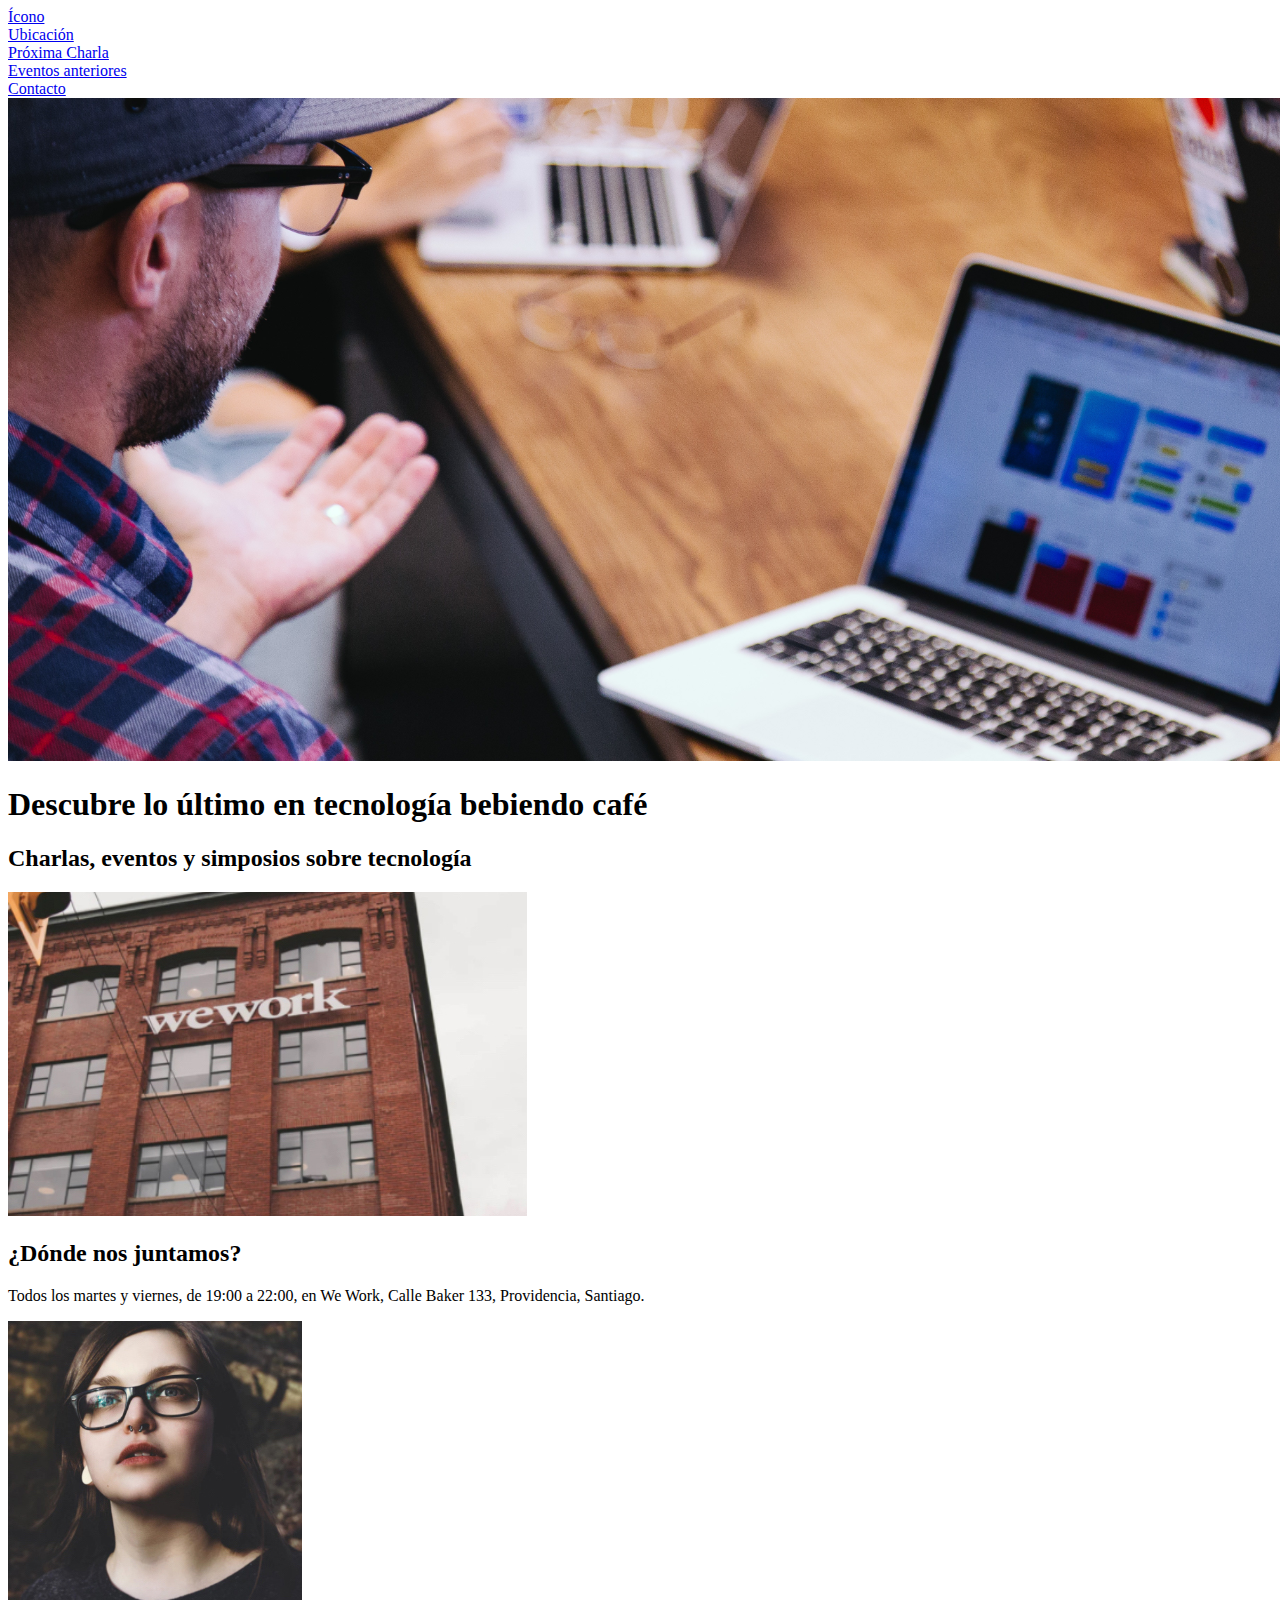
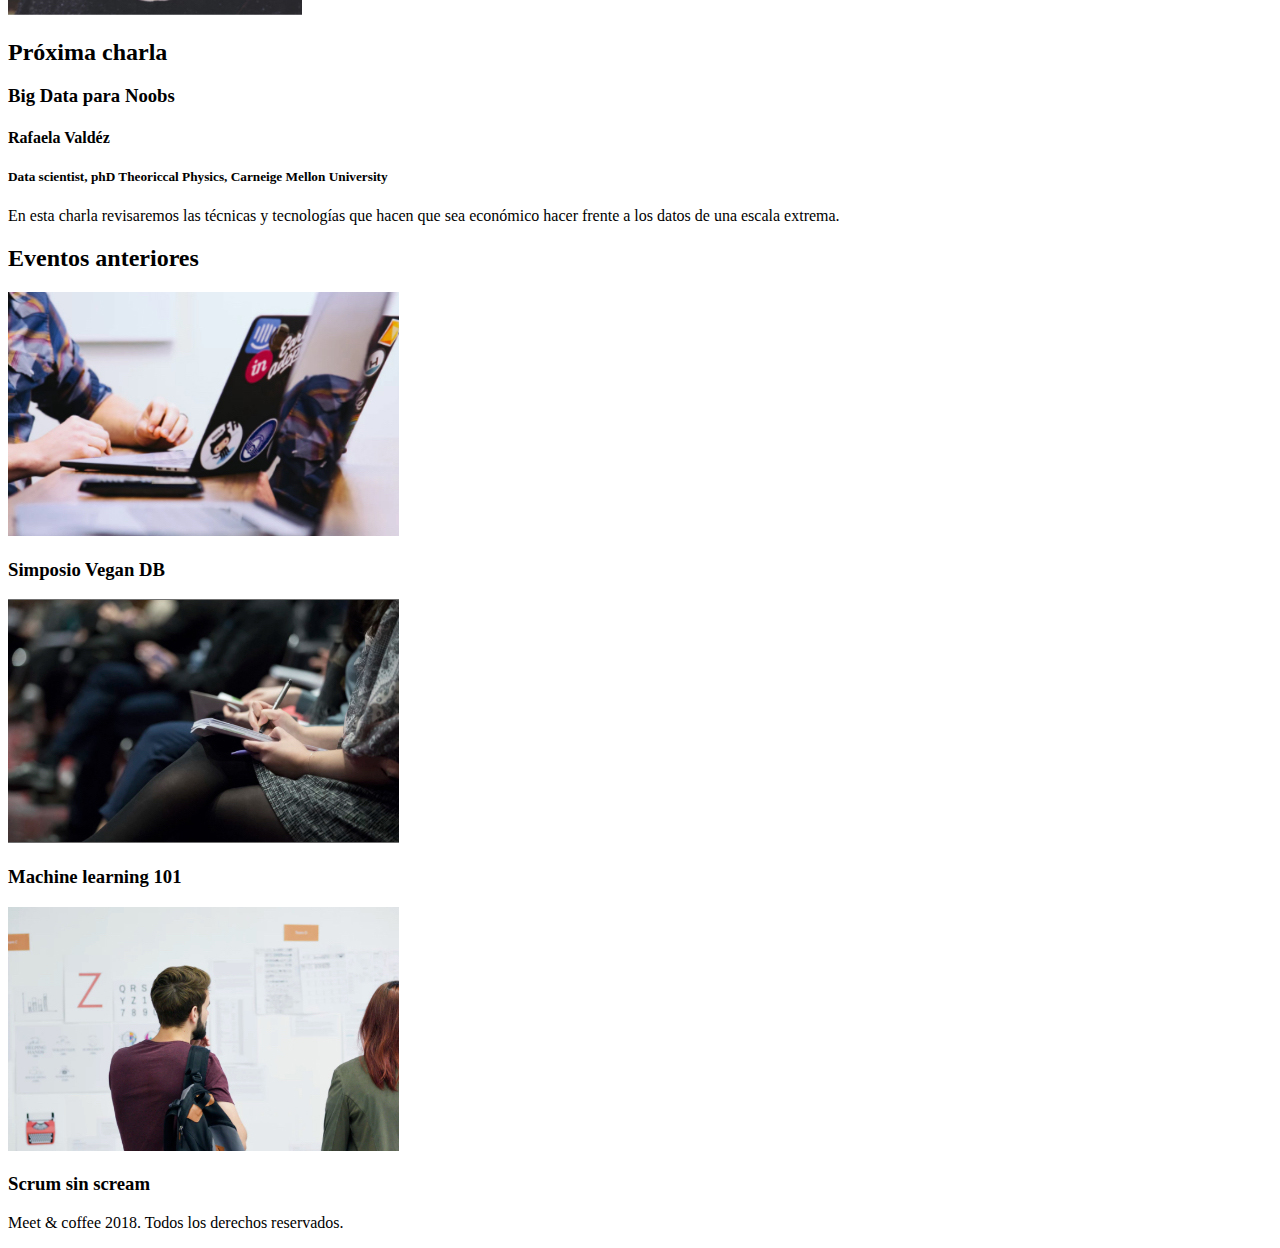
==== index.html @ d851296c "Inicio Desafío Meet&Coffee" ====
<!DOCTYPE html>
<html lang="en">

<head>
    <meta charset="UTF-8">
    <meta http-equiv="X-UA-Compatible" content="IE=edge">
    <meta name="viewport" content="width=device-width, initial-scale=1.0">
    <meta name="author" content="Isabel de la Cuadra Lunas">
    <meta name="description" content="Comparte tus conocimientos tomando café">
    <meta name="keywords" content="charlas, eventos, simposios, tecnología, co-work">
    <title>Meet & Coffee</title>
    <link rel="shortcut icon" type="image/png" href="./assets/img/favicon.png" />
    <link rel="stylesheet" href="assets/css/style.css">
</head>

<body>

    <nav>
        <li><a href="#">Ícono</a></li>
        <li><a href="#">Ubicación</a></li>
        <li><a href="#">Próxima Charla</a></li>
        <li><a href="#">Eventos anteriores</a></li>
        <li><a href="#">Contacto</a></li>
        </ul>
    </nav>

    <header><img src="assets/img/bg-hero.png" alt="Hero image">
        <h1>Descubre lo último en tecnología bebiendo café</h1>
        <h2>Charlas, eventos y simposios sobre tecnología</h2>
    </header>

    <section>
        <img src="assets/img/we-work.jpg" alt="">
        <h2>¿Dónde nos juntamos?</h2>
        <p>Todos los martes y viernes, de 19:00 a 22:00, en We Work, Calle Baker 133, Providencia, Santiago.</p>
    </section>

    <section>
        <img src="assets/img/speaker.jpg" alt="">
        <h2>Próxima charla</h2>
        <h3>Big Data para Noobs</h3>
        <h4>Rafaela Valdéz</h4>
        <h5>Data scientist, phD Theoriccal Physics, Carneige Mellon University</h5>
        <p>En esta charla revisaremos las técnicas y tecnologías que hacen que sea económico hacer frente a los datos de una escala extrema.</p>
    </section>

    <section>
        <h2>Eventos anteriores</h2>
        <img src="assets/img/simposio-vegan.jpg" alt=" ">
        <h3>Simposio Vegan DB</h3>
        <img src="assets/img/machine-learning.jpg" alt=" ">
        <h3>Machine learning 101</h3>
        <img src="assets/img/scrum-sin-scream.jpg" alt=" ">
        <h3>Scrum sin scream</h3>
    </section>

    <footer>
        <p>Meet & coffee 2018. Todos los derechos reservados.</p>
    </footer>


</body>

</html>
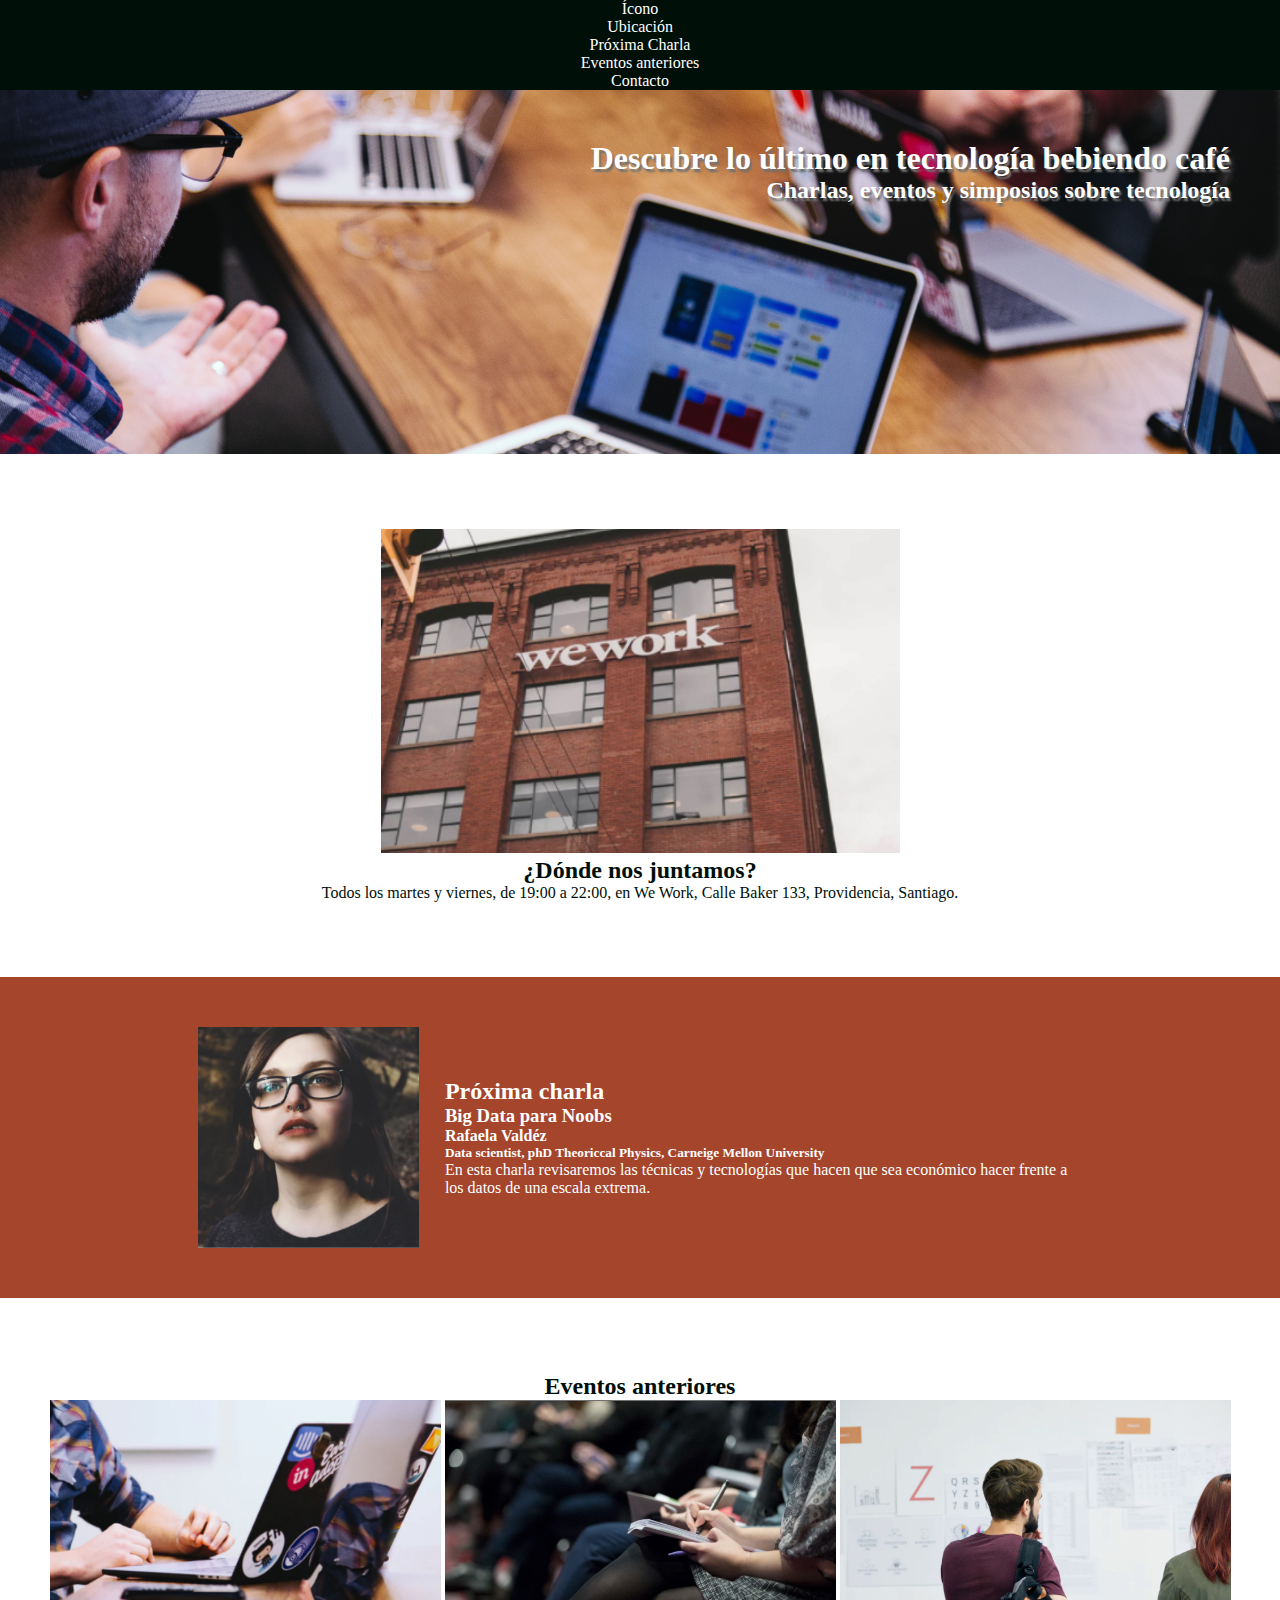
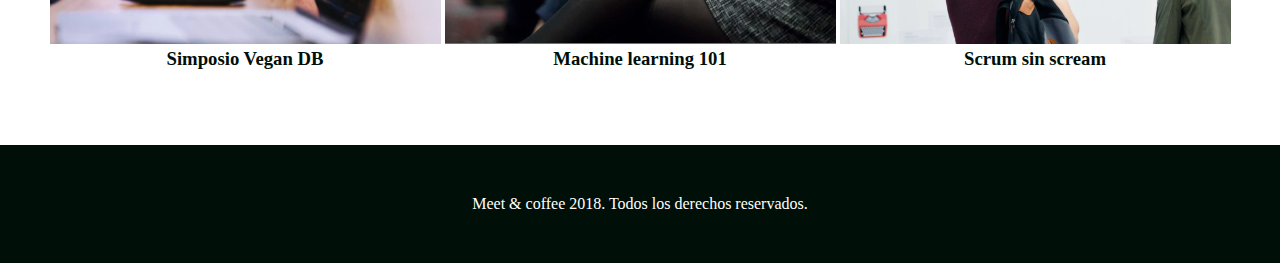
==== commit 25b63987: "Antes de Fuentes Externas" ====
--- a/index.html
+++ b/index.html
@@ -15,46 +15,59 @@
 
 <body>
 
-    <nav>
-        <li><a href="#">Ícono</a></li>
-        <li><a href="#">Ubicación</a></li>
-        <li><a href="#">Próxima Charla</a></li>
-        <li><a href="#">Eventos anteriores</a></li>
-        <li><a href="#">Contacto</a></li>
+    <nav class="oscuro">
+        <li><a href="#inicio">Ícono</a></li>
+        <li><a href="#ubicacion">Ubicación</a></li>
+        <li><a href="#proxima-charla">Próxima Charla</a></li>
+        <li><a href="#eventos">Eventos anteriores</a></li>
+        <li><a href="#contacto">Contacto</a></li>
         </ul>
     </nav>
 
-    <header><img src="assets/img/bg-hero.png" alt="Hero image">
-        <h1>Descubre lo último en tecnología bebiendo café</h1>
-        <h2>Charlas, eventos y simposios sobre tecnología</h2>
+    <header id="inicio" class="hero-section">
+        <h1>Descubre lo último en tecnología bebiendo café</h1lass=>
+            <h2>Charlas, eventos y simposios sobre tecnología</h2>
     </header>
 
-    <section>
-        <img src="assets/img/we-work.jpg" alt="">
+    <section id="ubicacion">
+        <img src="assets/img/we-work.jpg" alt="We work location">
         <h2>¿Dónde nos juntamos?</h2>
         <p>Todos los martes y viernes, de 19:00 a 22:00, en We Work, Calle Baker 133, Providencia, Santiago.</p>
     </section>
 
-    <section>
-        <img src="assets/img/speaker.jpg" alt="">
-        <h2>Próxima charla</h2>
-        <h3>Big Data para Noobs</h3>
-        <h4>Rafaela Valdéz</h4>
-        <h5>Data scientist, phD Theoriccal Physics, Carneige Mellon University</h5>
-        <p>En esta charla revisaremos las técnicas y tecnologías que hacen que sea económico hacer frente a los datos de una escala extrema.</p>
+    <section id="proxima-charla" class="sweet-brown">
+        <div class="centrado">
+            <img src="assets/img/speaker.jpg" alt="speaker" class="charla-speaker">
+            <div class="charla-texto">
+                <h2>Próxima charla</h2>
+                <h3>Big Data para Noobs</h3>
+                <h4>Rafaela Valdéz</h4>
+                <h5>Data scientist, phD Theoriccal Physics, Carneige Mellon University</h5>
+                <p>En esta charla revisaremos las técnicas y tecnologías que hacen que sea económico hacer frente a los datos de una escala extrema.</p>
+            </div>
+        </div>
     </section>
 
-    <section>
+    <section id="eventos">
         <h2>Eventos anteriores</h2>
-        <img src="assets/img/simposio-vegan.jpg" alt=" ">
-        <h3>Simposio Vegan DB</h3>
-        <img src="assets/img/machine-learning.jpg" alt=" ">
-        <h3>Machine learning 101</h3>
-        <img src="assets/img/scrum-sin-scream.jpg" alt=" ">
-        <h3>Scrum sin scream</h3>
+        <article class="evento">
+            <img src="assets/img/simposio-vegan.jpg" alt="Events simposio vegan">
+            <h3>Simposio Vegan DB</h3>
+        </article>
+
+        <article class="evento">
+            <img src="assets/img/machine-learning.jpg" alt="machine-learning">
+            <h3>Machine learning 101</h3>
+        </article>
+
+        <article class="evento">
+            <img src="assets/img/scrum-sin-scream.jpg" alt="scrum-sin-scream">
+            <h3>Scrum sin scream</h3>
+        </article>
+
     </section>
 
-    <footer>
+    <footer id="contacto" class="oscuro">
         <p>Meet & coffee 2018. Todos los derechos reservados.</p>
     </footer>
 
--- a/assets/css/style.css
+++ b/assets/css/style.css
@@ -0,0 +1,72 @@
+body {
+    text-align: center;
+    color: #000f08;
+    margin: 0;
+}
+
+body * {
+    margin: 0;
+    border: 0;
+    padding: 0;
+}
+
+section,
+footer {
+    margin-top: 75px;
+}
+
+footer {
+    padding: 50px;
+}
+
+.oscuro {
+    background: #000f08;
+    color: #ffffff;
+}
+
+.oscuro a {
+    background: #000f08;
+    color: #ffffff;
+    text-decoration: none;
+}
+
+.sweet-brown {
+    text-align: left;
+    background: #a4452c;
+    color: #ffffff;
+    padding: 50px;
+    white-space: nowrap;
+}
+
+.hero-section {
+    text-align: right;
+    background-image: url('../img/bg-hero.png');
+    background-repeat: no-repeat;
+    background-size: cover;
+    color: #ffffff;
+    text-shadow: 2px 3px 2px #707070;
+    padding: 50px 50px 250px 50px;
+}
+
+.charla-speaker,
+.charla-texto,
+.evento {
+    display: inline-block;
+}
+
+.centrado {
+    width: 75%;
+    margin: 0 auto;
+}
+
+.charla-speaker {
+    width: 25%;
+    vertical-align: middle;
+}
+
+.charla-texto {
+    width: 72.5%;
+    vertical-align: middle;
+    margin-left: 2.5%;
+    white-space: normal;
+}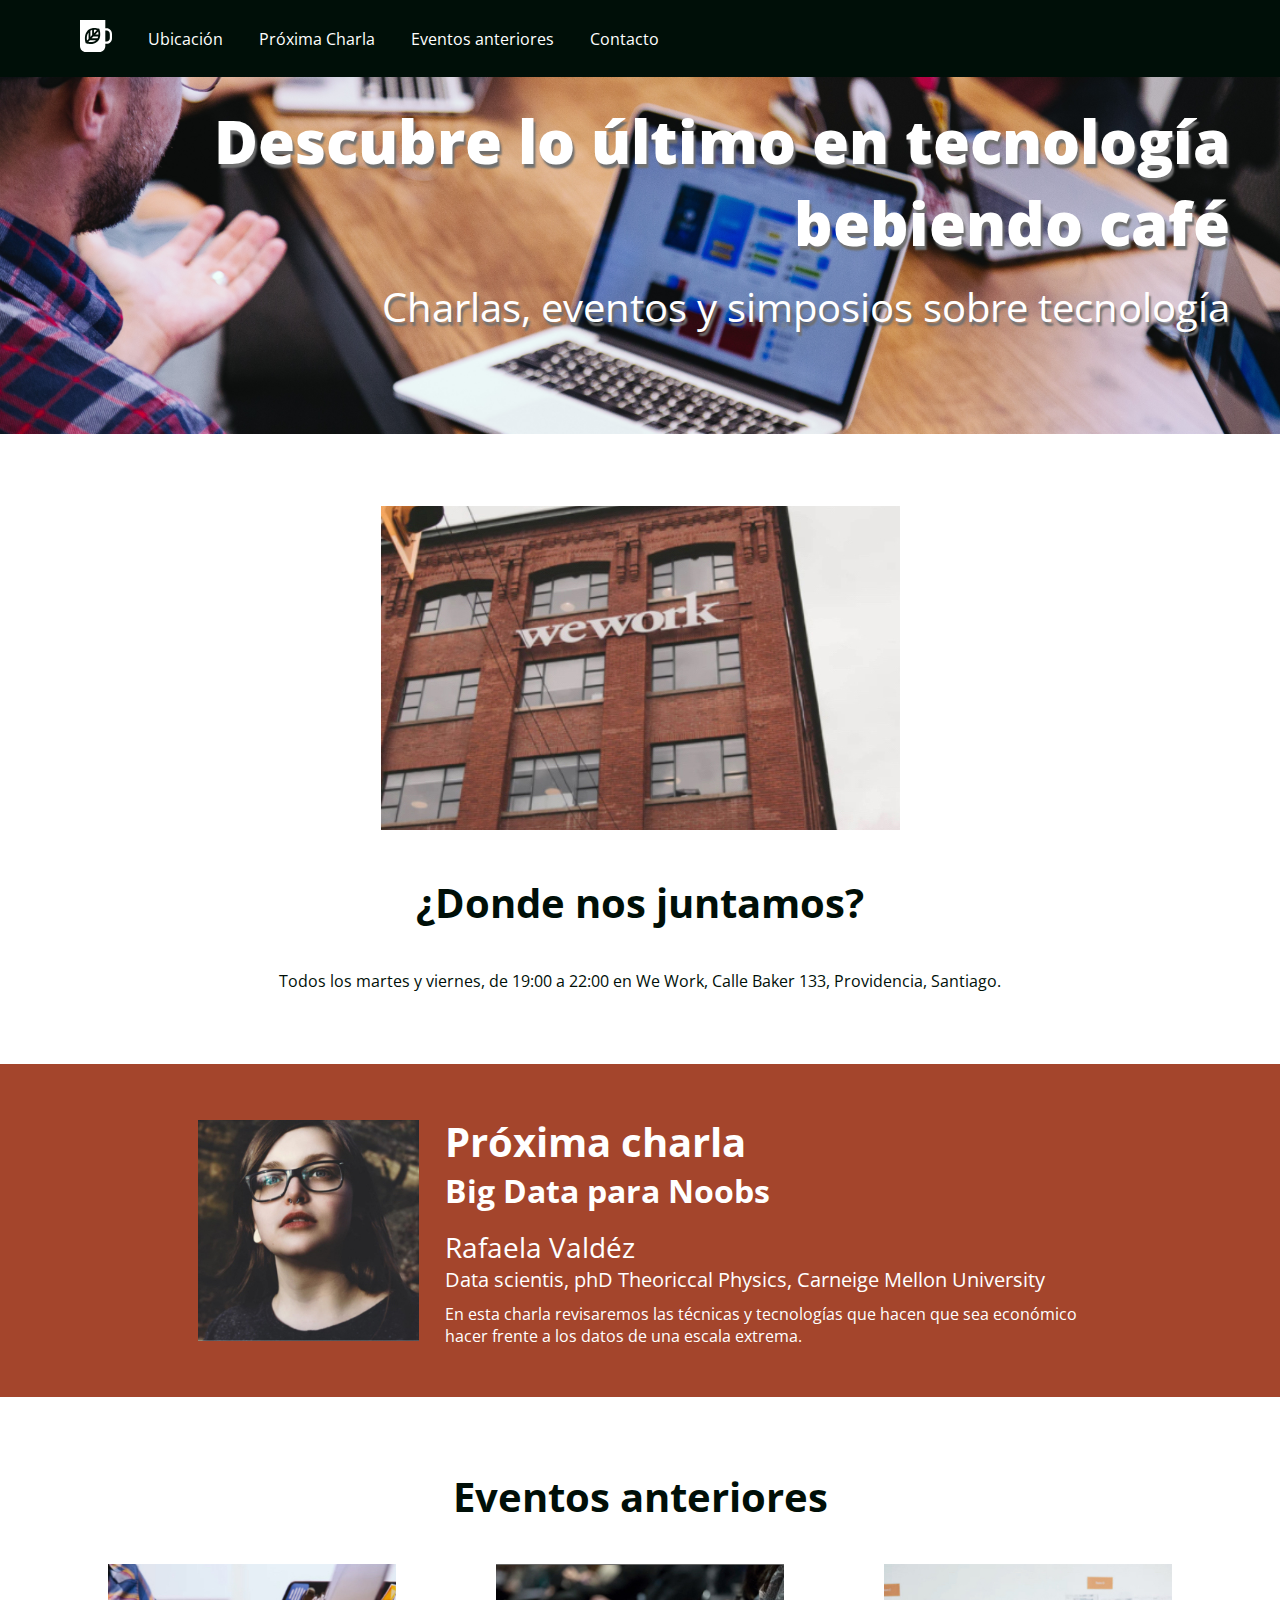
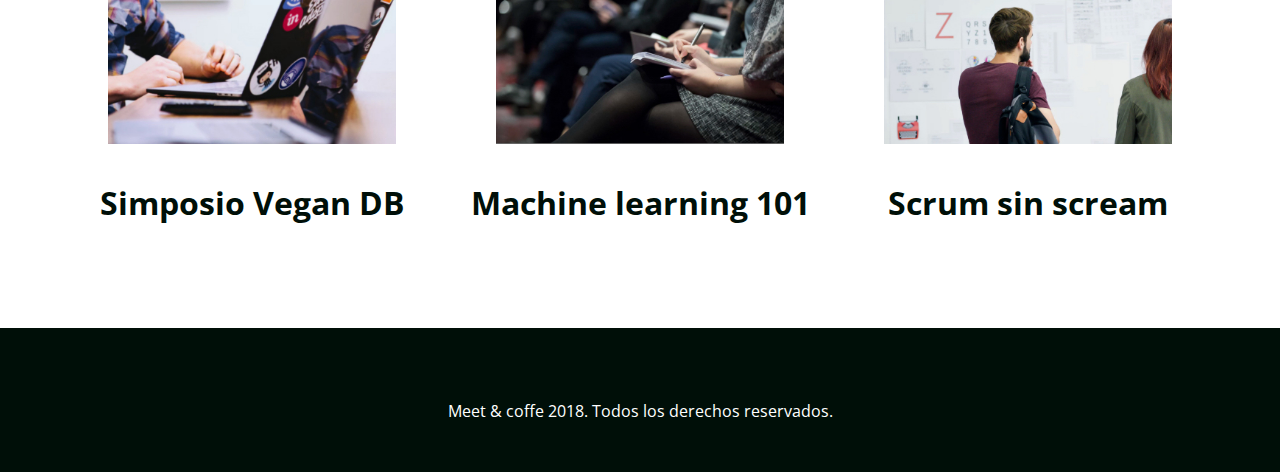
==== commit 6f867d1e: "Página inicial" ====
--- a/index.html
+++ b/index.html
@@ -1,38 +1,42 @@
 <!DOCTYPE html>
-<html lang="en">
+<html>
 
 <head>
-    <meta charset="UTF-8">
-    <meta http-equiv="X-UA-Compatible" content="IE=edge">
-    <meta name="viewport" content="width=device-width, initial-scale=1.0">
-    <meta name="author" content="Isabel de la Cuadra Lunas">
+    <title>Meet & Coffee</title>
+    <meta charset="utf-8">
+    <link rel="shortcut icon" type="image/png" href="assets/img/favicon.png">
+    <meta name="author" content="Francisca Medina Concha">
     <meta name="description" content="Comparte tus conocimientos tomando café">
     <meta name="keywords" content="charlas, eventos, simposios, tecnología, co-work">
-    <title>Meet & Coffee</title>
-    <link rel="shortcut icon" type="image/png" href="./assets/img/favicon.png" />
+    <link href="https://fonts.googleapis.com/css?family=Open+Sans:400,700,800" rel="stylesheet">
+    <link rel="stylesheet" href="https://use.fontawesome.com/releases/v5.6.3/css/all.css" integrity="sha384-UHRtZLI+pbxtHCWp1t77Bi1L4ZtiqrqD80Kn4Z8NTSRyMA2Fd33n5dQ8lWUE00s/" crossorigin="anonymous">
     <link rel="stylesheet" href="assets/css/style.css">
 </head>
 
 <body>
-
     <nav class="oscuro">
-        <li><a href="#inicio">Ícono</a></li>
-        <li><a href="#ubicacion">Ubicación</a></li>
-        <li><a href="#proxima-charla">Próxima Charla</a></li>
-        <li><a href="#eventos">Eventos anteriores</a></li>
-        <li><a href="#contacto">Contacto</a></li>
+        <ul>
+            <li class="icono">
+                <a href="#inicio">
+                    <svg xmlns="http://www.w3.org/2000/svg" viewBox="0 0 44 44"><path d="M11.8 26l-2.2 2.3c-.5-2.9-.7-7.5 2.2-11.2V26zm-.4 4.1c2.7.5 7.2.7 10.6-2.3h-8.5l-2.1 2.3zm5.3-16.2c-.8.2-1.7.5-2.4.9v8.5l2.4-2.6v-6.8zm2.5-.3v4.6l4-4.2c-1.1-.3-2.5-.5-4-.4zM16 25.2h8.1c.4-.8.7-1.7.9-2.6h-6.6L16 25.2zm28-6.1V25c0 4.3-3.3 7.8-7.4 7.8h-1.8v2.9c0 4.6-3.6 8.3-7.9 8.3h-19C3.6 44 0 40.3 0 35.7V0h34.8v11.4h1.8c4.1 0 7.4 3.5 7.4 7.7zm-16.2.9c.1-2.6-.4-5-.8-6.4-.2-.9-.4-1.4-.4-1.4s-.5-.2-1.4-.4c-1.4-.4-3.6-.9-6.1-.8-.8 0-1.7.1-2.5.3-.8.2-1.6.4-2.4.7-.9.4-1.7.8-2.5 1.5-.6.5-1.1 1-1.6 1.6-4.5 5.4-3.4 12.5-2.6 15.5.2.9.4 1.4.4 1.4s.5.2 1.4.4c2.8.8 9.6 2 14.7-2.7.6-.5 1.1-1.1 1.5-1.7.6-.8 1-1.7 1.4-2.6.3-.8.5-1.7.7-2.6.1-1.1.2-1.9.2-2.8zm13.2-.9c0-2.6-2-4.6-4.4-4.6h-1.8v15.1h1.8c2.4 0 4.4-2.1 4.4-4.6v-5.9zM21 20h4.4c0-1.6-.1-3-.4-4.2L21 20z"/></svg>
+                </a>
+            </li>
+            <li><a href="#ubicacion">Ubicación</a></li>
+            <li><a href="#proxima-charla">Próxima Charla</a> </li>
+            <li><a href="#eventos">Eventos anteriores</a></li>
+            <li><a href="#contacto">Contacto</a></li>
         </ul>
     </nav>
 
     <header id="inicio" class="hero-section">
-        <h1>Descubre lo último en tecnología bebiendo café</h1lass=>
-            <h2>Charlas, eventos y simposios sobre tecnología</h2>
+        <h1>Descubre lo último en tecnología bebiendo café</h1>
+        <h2 class="subtitulo">Charlas, eventos y simposios sobre tecnología</h2>
     </header>
 
     <section id="ubicacion">
         <img src="assets/img/we-work.jpg" alt="We work location">
-        <h2>¿Dónde nos juntamos?</h2>
-        <p>Todos los martes y viernes, de 19:00 a 22:00, en We Work, Calle Baker 133, Providencia, Santiago.</p>
+        <h2>¿Donde nos juntamos?</h2>
+        <p>Todos los martes y viernes, de 19:00 a 22:00 en We Work, Calle Baker 133, Providencia, Santiago.</p>
     </section>
 
     <section id="proxima-charla" class="sweet-brown">
@@ -42,7 +46,7 @@
                 <h2>Próxima charla</h2>
                 <h3>Big Data para Noobs</h3>
                 <h4>Rafaela Valdéz</h4>
-                <h5>Data scientist, phD Theoriccal Physics, Carneige Mellon University</h5>
+                <h5>Data scientis, phD Theoriccal Physics, Carneige Mellon University</h5>
                 <p>En esta charla revisaremos las técnicas y tecnologías que hacen que sea económico hacer frente a los datos de una escala extrema.</p>
             </div>
         </div>
@@ -64,14 +68,14 @@
             <img src="assets/img/scrum-sin-scream.jpg" alt="scrum-sin-scream">
             <h3>Scrum sin scream</h3>
         </article>
-
     </section>
 
     <footer id="contacto" class="oscuro">
-        <p>Meet & coffee 2018. Todos los derechos reservados.</p>
+        <a href="https://github.com"><i class="fab fa-github-square fa-5x"></i></a>
+        <a href="https://twitter.com"><i class="fab fa-twitter-square fa-5x"></i></a>
+        <a href="https://www.linkedin.com"><i class="fab fa-linkedin fa-5x"></i></a>
+        <p>Meet & coffe 2018. Todos los derechos reservados.</p>
     </footer>
-
-
 </body>
 
 </html>--- a/assets/css/style.css
+++ b/assets/css/style.css
@@ -2,6 +2,7 @@
     text-align: center;
     color: #000f08;
     margin: 0;
+    font-family: 'Open Sans', sans-serif;
 }
 
 body * {
@@ -10,13 +11,50 @@
     padding: 0;
 }
 
-section,
-footer {
-    margin-top: 75px;
+h1 {
+    font-weight: 800;
+    font-size: 3.75em;
+    margin-bottom: 0.25em;
 }
 
-footer {
-    padding: 50px;
+h2 {
+    font-weight: 700;
+    font-size: 2.5em;
+}
+
+h3 {
+    font-size: 2em;
+}
+
+h4 {
+    font-size: 1.75em;
+}
+
+h5 {
+    font-size: 1.25em;
+}
+
+.subtitulo,
+h4,
+h5 {
+    font-weight: 400;
+}
+
+#ubicacion h2 {
+    margin: 1em auto;
+}
+
+.sweet-brown h3,
+.sweet-brown h5 {
+    margin-bottom: 0.5em;
+}
+
+#eventos h2 {
+    margin-bottom: 1em;
+}
+
+#eventos h3 {
+    margin: 1em auto;
 }
 
 .oscuro {
@@ -25,7 +63,6 @@
 }
 
 .oscuro a {
-    background: #000f08;
     color: #ffffff;
     text-decoration: none;
 }
@@ -34,7 +71,7 @@
     text-align: left;
     background: #a4452c;
     color: #ffffff;
-    padding: 50px;
+    padding: 3.125rem;
     white-space: nowrap;
 }
 
@@ -44,19 +81,28 @@
     background-repeat: no-repeat;
     background-size: cover;
     color: #ffffff;
-    text-shadow: 2px 3px 2px #707070;
-    padding: 50px 50px 250px 50px;
+    text-shadow: 0.125em 0.25em 0.125em #707070;
+    padding: 6.25rem 3.125rem;
+}
+
+section,
+footer {
+    margin-top: 4.5rem;
+}
+
+footer {
+    padding: 3.125rem;
+}
+
+.centrado {
+    width: 75%;
+    margin: 0 auto;
 }
 
 .charla-speaker,
 .charla-texto,
 .evento {
     display: inline-block;
-}
-
-.centrado {
-    width: 75%;
-    margin: 0 auto;
 }
 
 .charla-speaker {
@@ -69,4 +115,41 @@
     vertical-align: middle;
     margin-left: 2.5%;
     white-space: normal;
+}
+
+.evento {
+    width: 30%;
+}
+
+.evento img {
+    width: 75%;
+}
+
+nav {
+    text-align: left;
+    padding: 1.25rem 4rem;
+    position: fixed;
+    width: 100vw;
+}
+
+nav ul {
+    list-style-type: none;
+}
+
+nav ul li {
+    display: inline-block;
+    margin: 0 1em;
+    vertical-align: middle;
+}
+
+.icono {
+    width: 2rem;
+}
+
+.icono svg {
+    fill: #ffffff;
+}
+
+footer i {
+    margin: 0 0.25em 0.5em 0.25em;
 }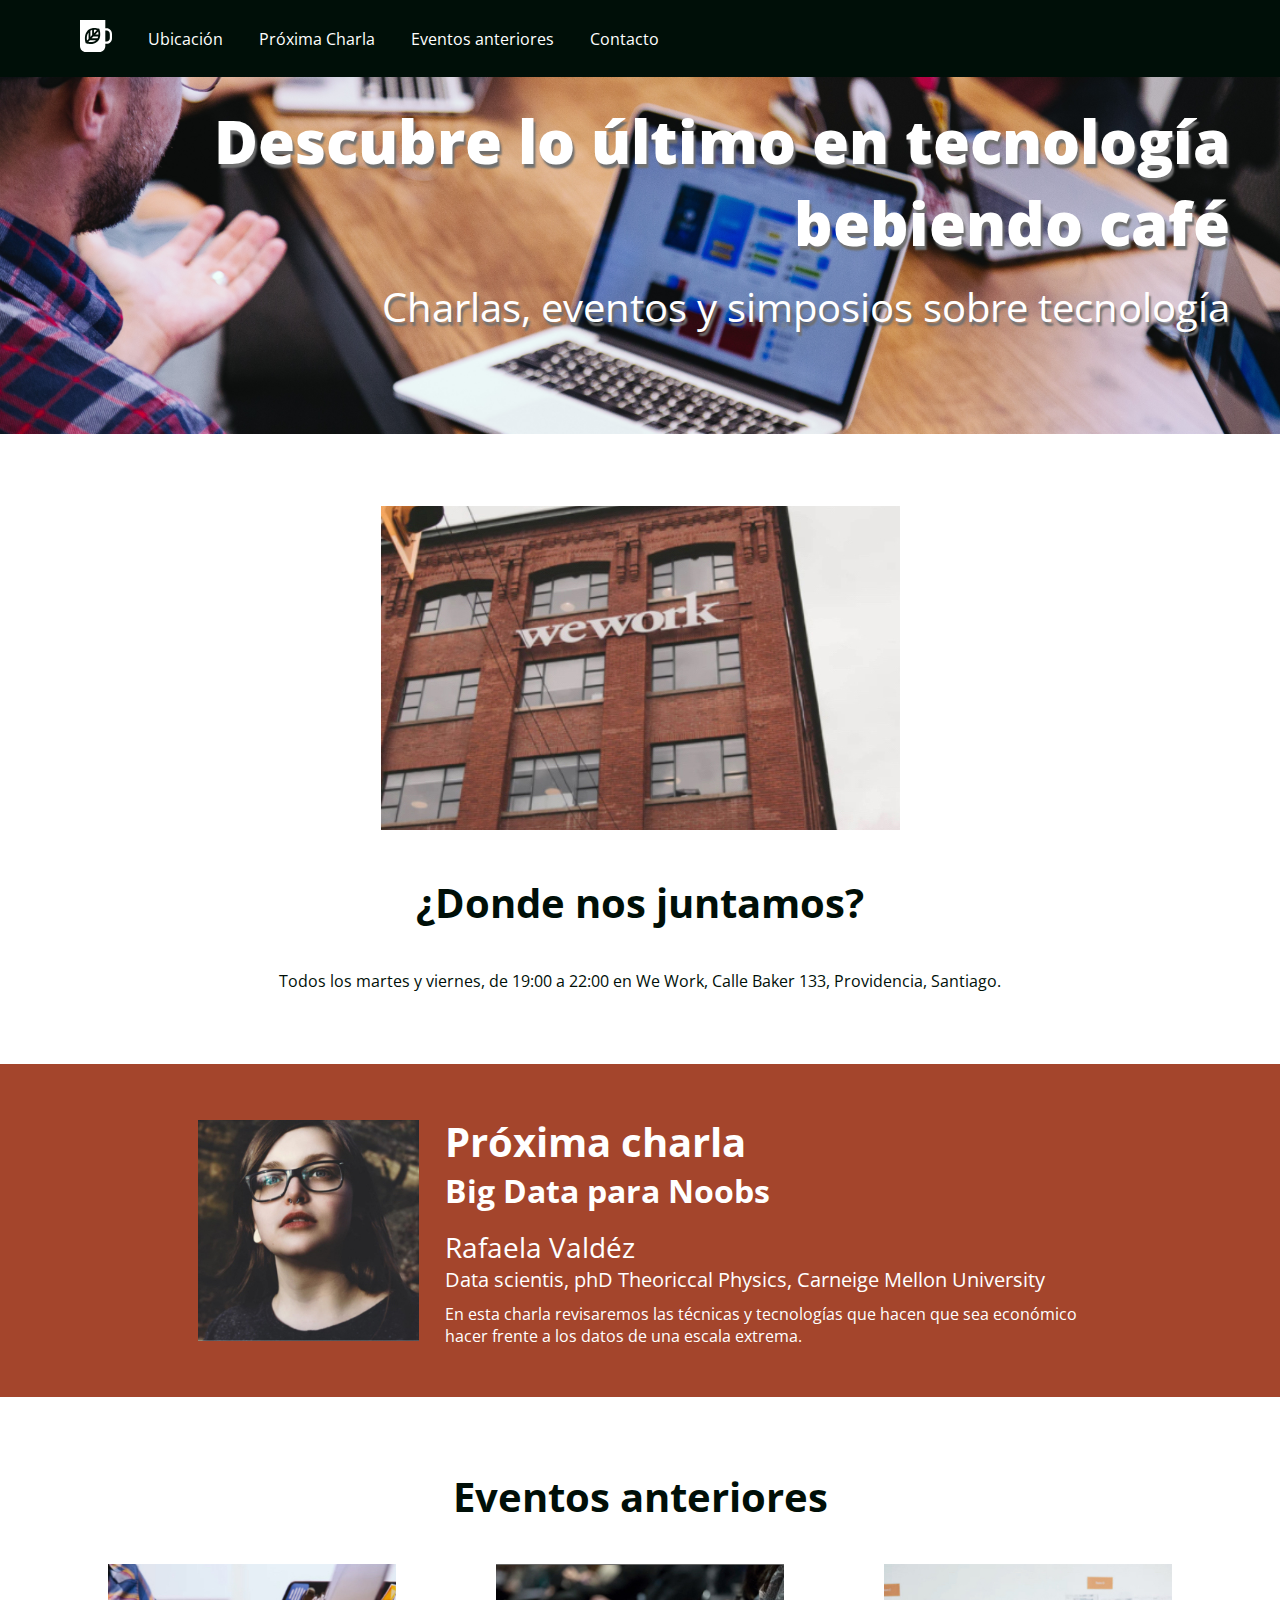
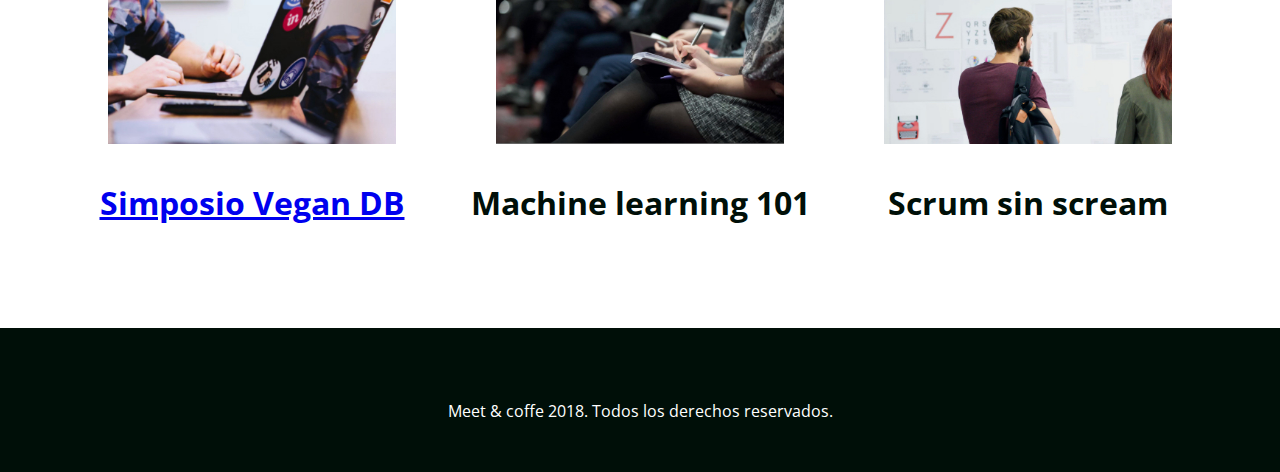
==== commit 2fd29f4f: "Falta Editar en CSS evento01" ====
--- a/index.html
+++ b/index.html
@@ -4,10 +4,12 @@
 <head>
     <title>Meet & Coffee</title>
     <meta charset="utf-8">
-    <link rel="shortcut icon" type="image/png" href="assets/img/favicon.png">
-    <meta name="author" content="Francisca Medina Concha">
+    <meta http-equiv="X-UA-Compatible" content="IE=edge">
+    <meta name="viewport" content="width=device-width, initial-scale=1.0">
+    <meta name="author" content="Isabel de la Cuadra Lunas">
     <meta name="description" content="Comparte tus conocimientos tomando café">
     <meta name="keywords" content="charlas, eventos, simposios, tecnología, co-work">
+    <link rel="shortcut icon" type="image/png" href="assets/img/favicon.png">
     <link href="https://fonts.googleapis.com/css?family=Open+Sans:400,700,800" rel="stylesheet">
     <link rel="stylesheet" href="https://use.fontawesome.com/releases/v5.6.3/css/all.css" integrity="sha384-UHRtZLI+pbxtHCWp1t77Bi1L4ZtiqrqD80Kn4Z8NTSRyMA2Fd33n5dQ8lWUE00s/" crossorigin="anonymous">
     <link rel="stylesheet" href="assets/css/style.css">
@@ -17,7 +19,7 @@
     <nav class="oscuro">
         <ul>
             <li class="icono">
-                <a href="#inicio">
+                <a href="index.html">
                     <svg xmlns="http://www.w3.org/2000/svg" viewBox="0 0 44 44"><path d="M11.8 26l-2.2 2.3c-.5-2.9-.7-7.5 2.2-11.2V26zm-.4 4.1c2.7.5 7.2.7 10.6-2.3h-8.5l-2.1 2.3zm5.3-16.2c-.8.2-1.7.5-2.4.9v8.5l2.4-2.6v-6.8zm2.5-.3v4.6l4-4.2c-1.1-.3-2.5-.5-4-.4zM16 25.2h8.1c.4-.8.7-1.7.9-2.6h-6.6L16 25.2zm28-6.1V25c0 4.3-3.3 7.8-7.4 7.8h-1.8v2.9c0 4.6-3.6 8.3-7.9 8.3h-19C3.6 44 0 40.3 0 35.7V0h34.8v11.4h1.8c4.1 0 7.4 3.5 7.4 7.7zm-16.2.9c.1-2.6-.4-5-.8-6.4-.2-.9-.4-1.4-.4-1.4s-.5-.2-1.4-.4c-1.4-.4-3.6-.9-6.1-.8-.8 0-1.7.1-2.5.3-.8.2-1.6.4-2.4.7-.9.4-1.7.8-2.5 1.5-.6.5-1.1 1-1.6 1.6-4.5 5.4-3.4 12.5-2.6 15.5.2.9.4 1.4.4 1.4s.5.2 1.4.4c2.8.8 9.6 2 14.7-2.7.6-.5 1.1-1.1 1.5-1.7.6-.8 1-1.7 1.4-2.6.3-.8.5-1.7.7-2.6.1-1.1.2-1.9.2-2.8zm13.2-.9c0-2.6-2-4.6-4.4-4.6h-1.8v15.1h1.8c2.4 0 4.4-2.1 4.4-4.6v-5.9zM21 20h4.4c0-1.6-.1-3-.4-4.2L21 20z"/></svg>
                 </a>
             </li>
@@ -55,8 +57,8 @@
     <section id="eventos">
         <h2>Eventos anteriores</h2>
         <article class="evento">
-            <img src="assets/img/simposio-vegan.jpg" alt="Events simposio vegan">
-            <h3>Simposio Vegan DB</h3>
+            <a href="evento01.html"><img src="assets/img/simposio-vegan.jpg" alt="Events simposio vegan"></a>
+            <h3> <a href="evento01.html"> Simposio Vegan DB </a> </h3>
         </article>
 
         <article class="evento">
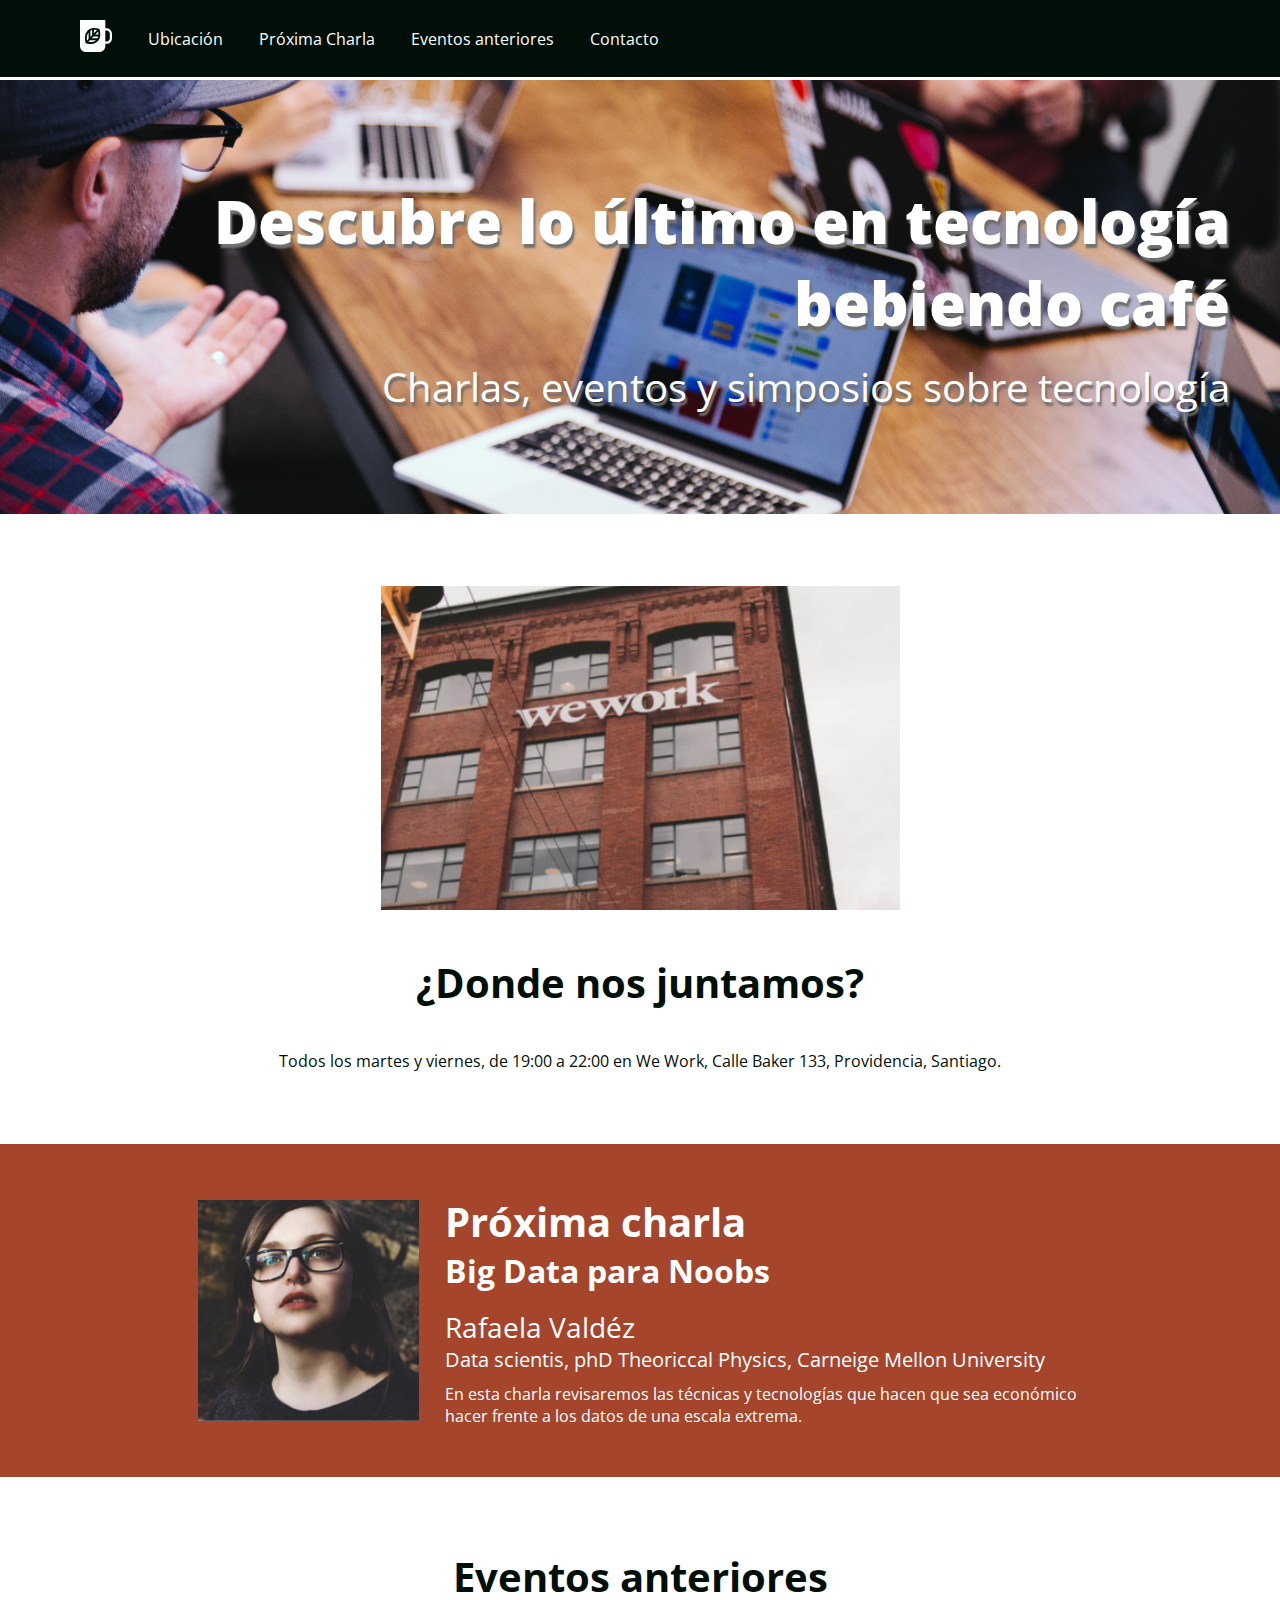
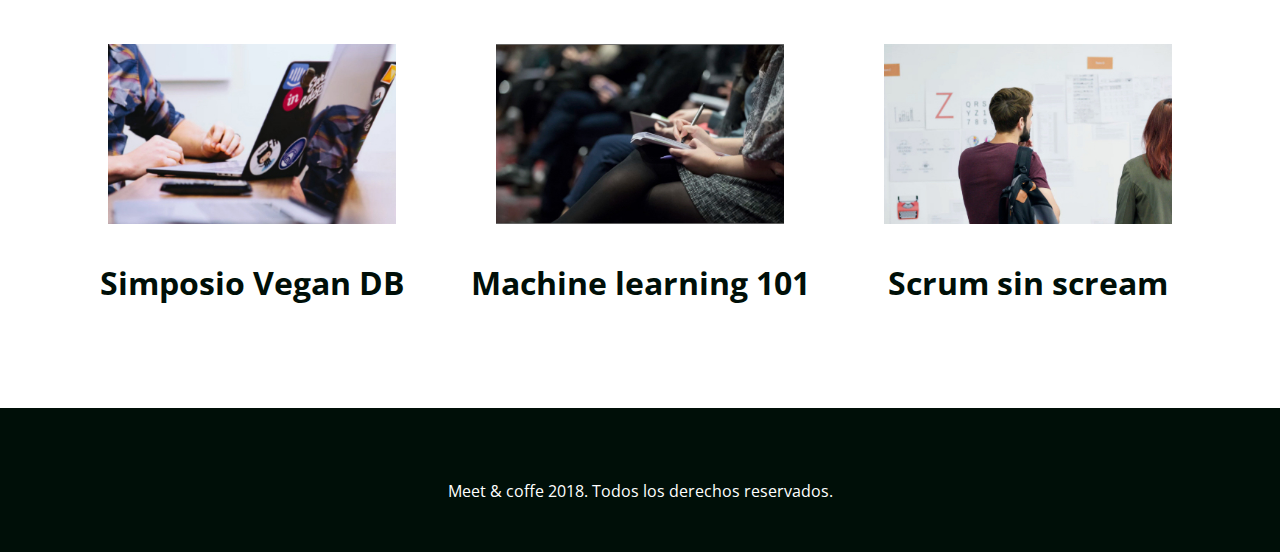
==== commit d7540e2d: "Desafío Terminado" ====
--- a/index.html
+++ b/index.html
@@ -58,7 +58,7 @@
         <h2>Eventos anteriores</h2>
         <article class="evento">
             <a href="evento01.html"><img src="assets/img/simposio-vegan.jpg" alt="Events simposio vegan"></a>
-            <h3> <a href="evento01.html"> Simposio Vegan DB </a> </h3>
+            <h3> <a class="enlace" href="evento01.html"> Simposio Vegan DB </a> </h3>
         </article>
 
         <article class="evento">
--- a/assets/css/style.css
+++ b/assets/css/style.css
@@ -125,11 +125,17 @@
     width: 75%;
 }
 
+.enlace {
+    text-decoration: none;
+    color: #000f08;
+}
+
 nav {
     text-align: left;
     padding: 1.25rem 4rem;
     position: fixed;
     width: 100vw;
+    top: 0;
 }
 
 nav ul {
@@ -152,4 +158,29 @@
 
 footer i {
     margin: 0 0.25em 0.5em 0.25em;
+}
+
+header {
+    margin-top: 80px;
+    padding: 20px;
+}
+
+#tituloEvento {
+    text-align: left;
+    font-family: 'Open Sans', 'Bold';
+    color: black;
+    margin-left: 275px;
+}
+
+#seccionTexto {
+    text-align: left;
+}
+
+.fotoPost {
+    width: 100%;
+}
+
+.margenEvento {
+    margin-left: 300px;
+    margin-right: 300px;
 }